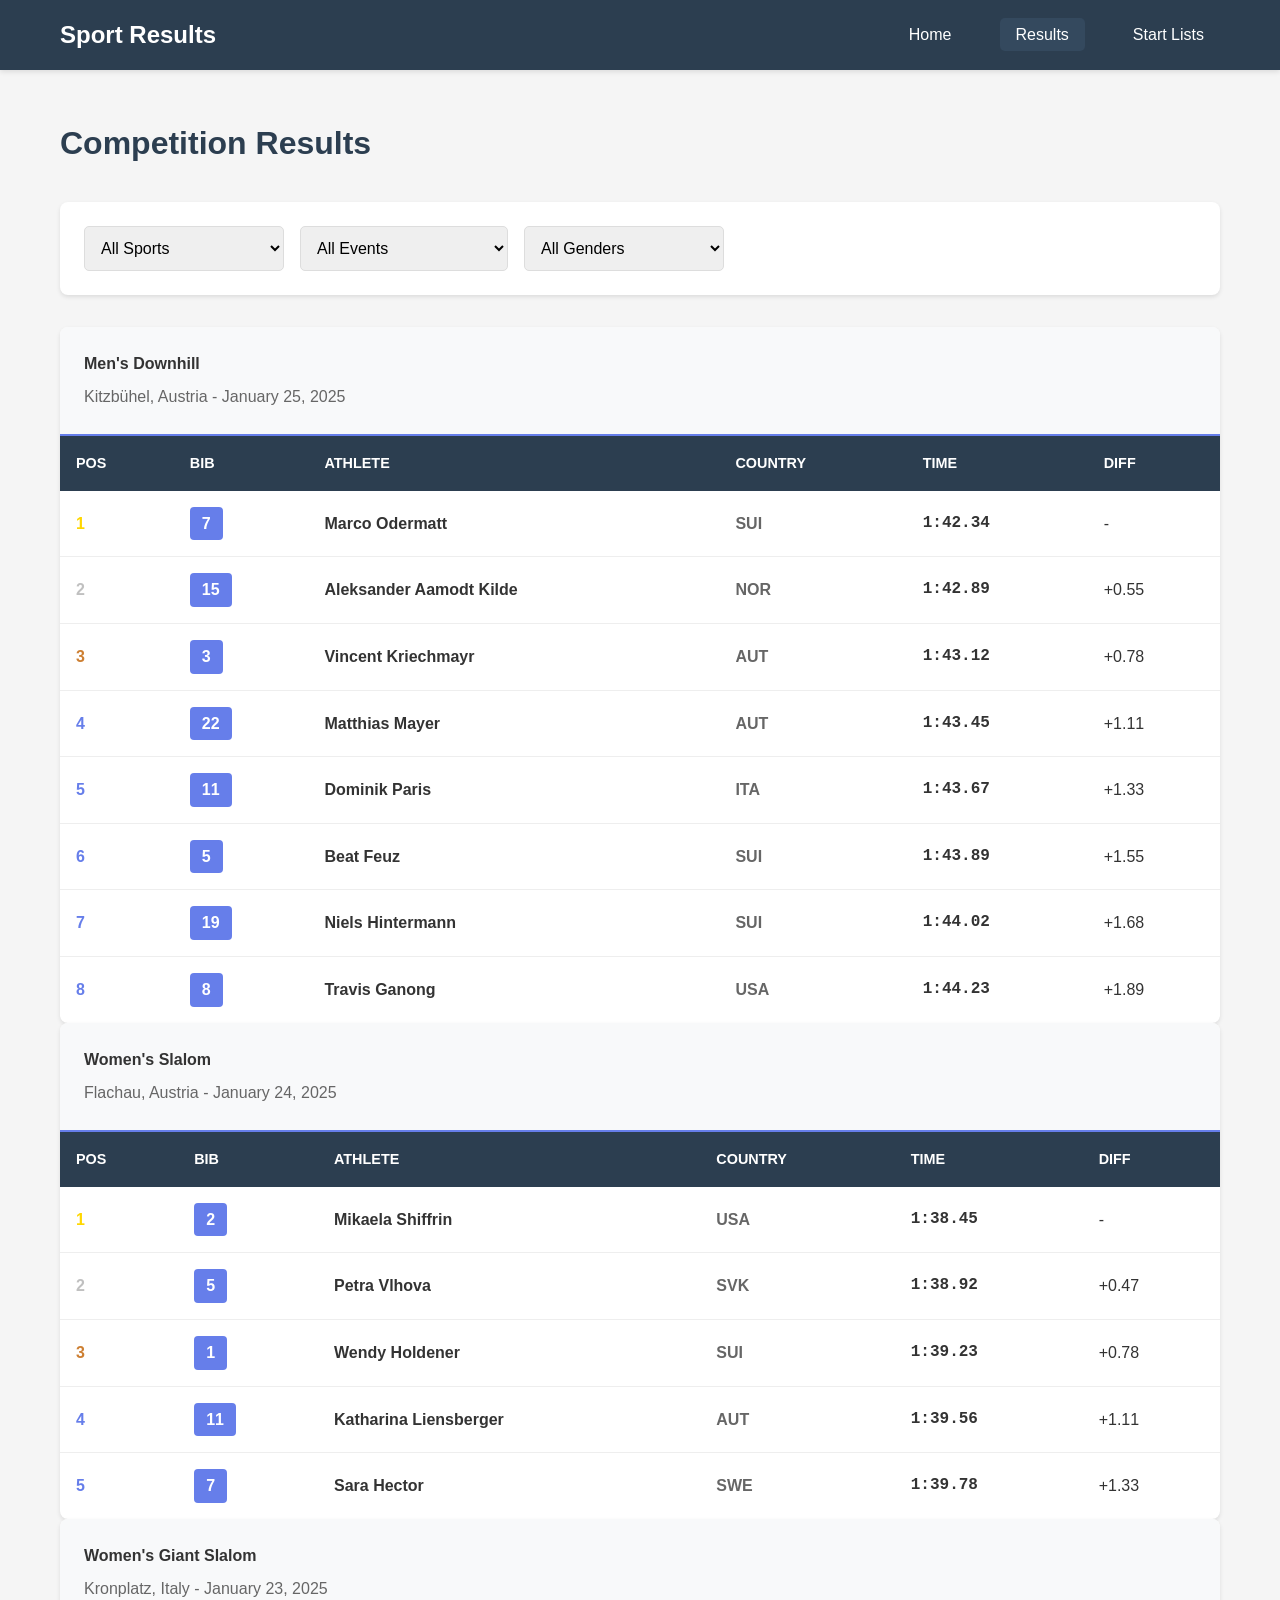
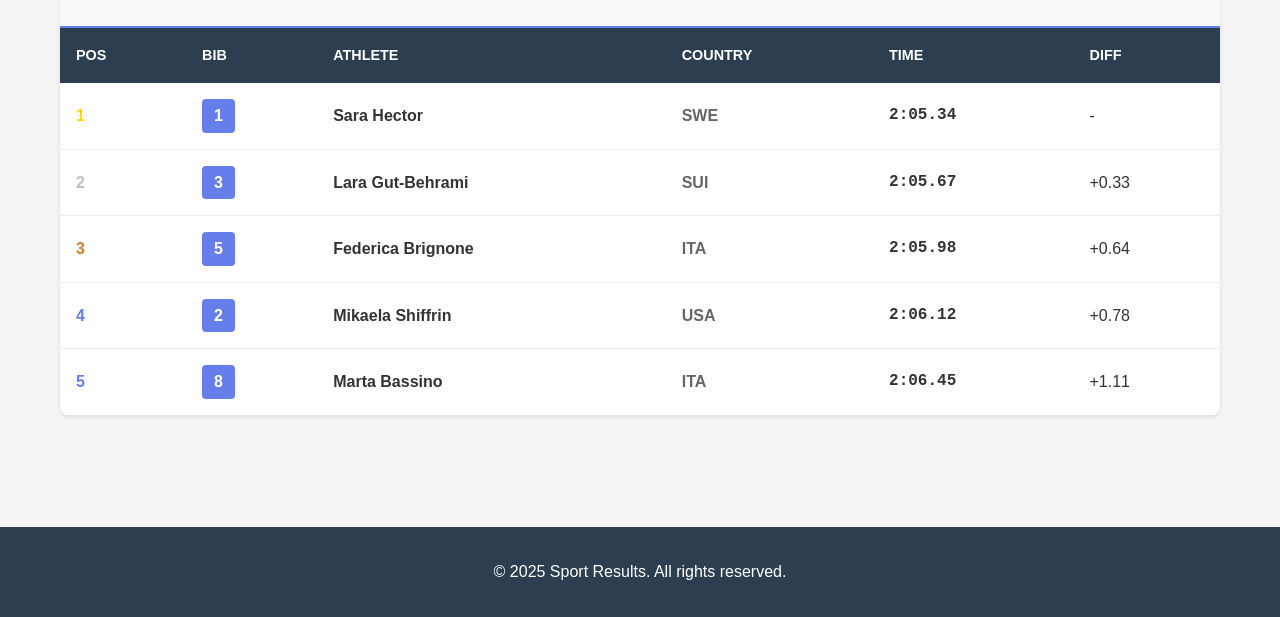
==== results.html @ 7cbfd305 "Create sport results website with skiing data Built a responsive website for displaying sport result" ====
<!DOCTYPE html>
<html lang="en">
<head>
    <meta charset="UTF-8">
    <meta name="viewport" content="width=device-width, initial-scale=1.0">
    <title>Sport Results - Results</title>
    <link rel="stylesheet" href="styles.css">
</head>
<body>
    <header>
        <nav class="navbar">
            <div class="container">
                <div class="logo">
                    <h1>Sport Results</h1>
                </div>
                <ul class="nav-menu">
                    <li><a href="index.html">Home</a></li>
                    <li><a href="results.html" class="active">Results</a></li>
                    <li><a href="startlists.html">Start Lists</a></li>
                </ul>
            </div>
        </nav>
    </header>

    <main>
        <section>
            <div class="container">
                <h3>Competition Results</h3>

                <div class="filter-section">
                    <div class="filter-controls">
                        <select id="sport-filter">
                            <option value="">All Sports</option>
                            <option value="alpine">Alpine Skiing</option>
                            <option value="crosscountry">Cross-Country Skiing</option>
                            <option value="snowboard">Snowboarding</option>
                            <option value="athletics">Athletics</option>
                        </select>

                        <select id="event-filter">
                            <option value="">All Events</option>
                        </select>

                        <select id="gender-filter">
                            <option value="">All Genders</option>
                            <option value="men">Men</option>
                            <option value="women">Women</option>
                        </select>
                    </div>
                </div>

                <div id="results-display">
                    <!-- Results will be loaded here by JavaScript -->
                </div>
            </div>
        </section>
    </main>

    <footer>
        <div class="container">
            <p>&copy; 2025 Sport Results. All rights reserved.</p>
        </div>
    </footer>

    <script src="data.js"></script>
    <script src="results.js"></script>
</body>
</html>
---- styles.css ----
* {
    margin: 0;
    padding: 0;
    box-sizing: border-box;
}

body {
    font-family: -apple-system, BlinkMacSystemFont, 'Segoe UI', Roboto, Oxygen, Ubuntu, Cantarell, sans-serif;
    line-height: 1.6;
    color: #333;
    background-color: #f5f5f5;
}

.container {
    max-width: 1200px;
    margin: 0 auto;
    padding: 0 20px;
}

/* Header & Navigation */
header {
    background-color: #2c3e50;
    color: white;
    box-shadow: 0 2px 5px rgba(0,0,0,0.1);
    position: sticky;
    top: 0;
    z-index: 100;
}

.navbar {
    padding: 1rem 0;
}

.navbar .container {
    display: flex;
    justify-content: space-between;
    align-items: center;
}

.logo h1 {
    font-size: 1.5rem;
    font-weight: 700;
}

.nav-menu {
    display: flex;
    list-style: none;
    gap: 2rem;
}

.nav-menu a {
    color: white;
    text-decoration: none;
    font-weight: 500;
    transition: color 0.3s;
    padding: 0.5rem 1rem;
    border-radius: 5px;
}

.nav-menu a:hover,
.nav-menu a.active {
    background-color: #34495e;
}

/* Hero Section */
.hero {
    background: linear-gradient(135deg, #667eea 0%, #764ba2 100%);
    color: white;
    padding: 4rem 0;
    text-align: center;
}

.hero h2 {
    font-size: 2.5rem;
    margin-bottom: 1rem;
}

.hero p {
    font-size: 1.2rem;
    opacity: 0.9;
}

/* Main Content */
main {
    min-height: calc(100vh - 200px);
}

section {
    padding: 3rem 0;
}

h3 {
    font-size: 2rem;
    margin-bottom: 2rem;
    color: #2c3e50;
}

/* Sport Cards Grid */
.grid {
    display: grid;
    grid-template-columns: repeat(auto-fit, minmax(250px, 1fr));
    gap: 2rem;
    margin-top: 2rem;
}

.sport-card {
    background: white;
    border-radius: 10px;
    padding: 2rem;
    text-align: center;
    box-shadow: 0 4px 6px rgba(0,0,0,0.1);
    transition: transform 0.3s, box-shadow 0.3s;
}

.sport-card:hover {
    transform: translateY(-5px);
    box-shadow: 0 8px 12px rgba(0,0,0,0.15);
}

.sport-icon {
    font-size: 3rem;
    margin-bottom: 1rem;
}

.sport-card h4 {
    font-size: 1.3rem;
    margin-bottom: 0.5rem;
    color: #2c3e50;
}

.sport-card p {
    color: #666;
    margin-bottom: 1.5rem;
}

/* Buttons */
.btn {
    display: inline-block;
    background-color: #667eea;
    color: white;
    padding: 0.75rem 1.5rem;
    border-radius: 5px;
    text-decoration: none;
    font-weight: 600;
    transition: background-color 0.3s;
}

.btn:hover {
    background-color: #5568d3;
}

.btn-secondary {
    background-color: #95a5a6;
}

.btn-secondary:hover {
    background-color: #7f8c8d;
}

/* Event Lists */
.event-list {
    display: flex;
    flex-direction: column;
    gap: 1rem;
}

.event-item {
    background: white;
    padding: 1.5rem;
    border-radius: 8px;
    box-shadow: 0 2px 4px rgba(0,0,0,0.1);
    display: flex;
    justify-content: space-between;
    align-items: center;
}

.event-info h4 {
    font-size: 1.2rem;
    color: #2c3e50;
    margin-bottom: 0.5rem;
}

.event-info p {
    color: #666;
}

.event-date {
    font-weight: 600;
    color: #667eea;
}

/* Results & Start Lists Tables */
.filter-section {
    background: white;
    padding: 1.5rem;
    border-radius: 8px;
    box-shadow: 0 2px 4px rgba(0,0,0,0.1);
    margin-bottom: 2rem;
}

.filter-controls {
    display: flex;
    gap: 1rem;
    flex-wrap: wrap;
}

.filter-controls select,
.filter-controls input {
    padding: 0.75rem;
    border: 1px solid #ddd;
    border-radius: 5px;
    font-size: 1rem;
}

.filter-controls select {
    min-width: 200px;
}

.results-container,
.startlist-container {
    background: white;
    border-radius: 8px;
    box-shadow: 0 2px 4px rgba(0,0,0,0.1);
    overflow: hidden;
}

.table-wrapper {
    overflow-x: auto;
}

table {
    width: 100%;
    border-collapse: collapse;
}

thead {
    background-color: #2c3e50;
    color: white;
}

th, td {
    padding: 1rem;
    text-align: left;
}

th {
    font-weight: 600;
    text-transform: uppercase;
    font-size: 0.9rem;
}

tbody tr {
    border-bottom: 1px solid #eee;
    transition: background-color 0.2s;
}

tbody tr:hover {
    background-color: #f8f9fa;
}

tbody tr:last-child {
    border-bottom: none;
}

.position {
    font-weight: 700;
    color: #667eea;
}

.position-1 {
    color: #ffd700;
}

.position-2 {
    color: #c0c0c0;
}

.position-3 {
    color: #cd7f32;
}

.time {
    font-family: 'Courier New', monospace;
    font-weight: 600;
}

.country {
    font-weight: 600;
    color: #666;
}

.bib-number {
    display: inline-block;
    background-color: #667eea;
    color: white;
    padding: 0.25rem 0.75rem;
    border-radius: 4px;
    font-weight: 700;
}

/* Footer */
footer {
    background-color: #2c3e50;
    color: white;
    text-align: center;
    padding: 2rem 0;
    margin-top: 4rem;
}

/* Responsive Design */
@media (max-width: 768px) {
    .navbar .container {
        flex-direction: column;
        gap: 1rem;
    }

    .nav-menu {
        flex-direction: column;
        gap: 0.5rem;
        text-align: center;
    }

    .hero h2 {
        font-size: 1.8rem;
    }

    .grid {
        grid-template-columns: 1fr;
    }

    .event-item {
        flex-direction: column;
        gap: 1rem;
        text-align: center;
    }

    .filter-controls {
        flex-direction: column;
    }

    .filter-controls select {
        width: 100%;
    }

    table {
        font-size: 0.9rem;
    }

    th, td {
        padding: 0.5rem;
    }
}

/* Loading State */
.loading {
    text-align: center;
    padding: 3rem;
    color: #666;
}

.no-data {
    text-align: center;
    padding: 3rem;
    color: #999;
    font-style: italic;
}
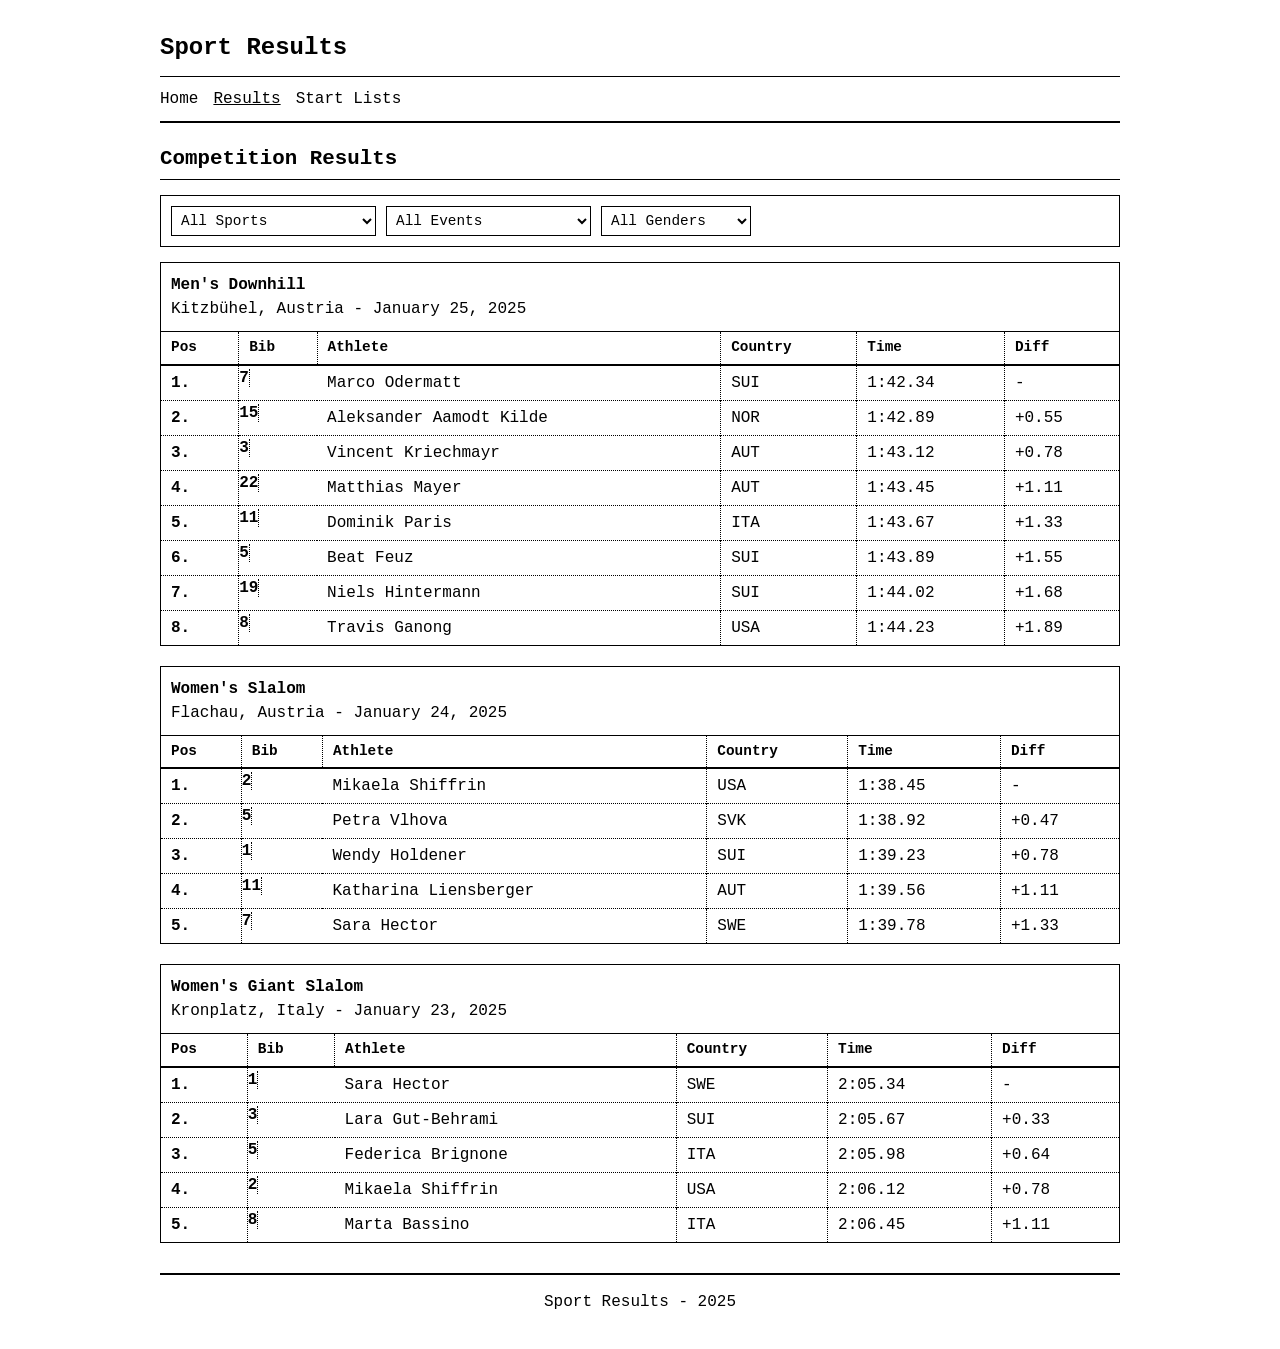
==== commit f8866986: "Convert website to plain text style Transformed the sport results website into a minimalist, text-fo" ====
--- a/results.html
+++ b/results.html
@@ -58,7 +58,7 @@
 
     <footer>
         <div class="container">
-            <p>&copy; 2025 Sport Results. All rights reserved.</p>
+            <p>Sport Results - 2025</p>
         </div>
     </footer>
 
--- a/styles.css
+++ b/styles.css
@@ -5,223 +5,203 @@
 }
 
 body {
-    font-family: -apple-system, BlinkMacSystemFont, 'Segoe UI', Roboto, Oxygen, Ubuntu, Cantarell, sans-serif;
-    line-height: 1.6;
-    color: #333;
-    background-color: #f5f5f5;
+    font-family: 'Courier New', Courier, monospace;
+    line-height: 1.5;
+    color: #000;
+    background-color: #fff;
+    max-width: 1000px;
+    margin: 0 auto;
+    padding: 20px;
 }
 
 .container {
-    max-width: 1200px;
-    margin: 0 auto;
-    padding: 0 20px;
+    max-width: 100%;
+    margin: 0;
+    padding: 0;
 }
 
 /* Header & Navigation */
 header {
-    background-color: #2c3e50;
-    color: white;
-    box-shadow: 0 2px 5px rgba(0,0,0,0.1);
-    position: sticky;
-    top: 0;
-    z-index: 100;
+    border-bottom: 2px solid #000;
+    margin-bottom: 20px;
 }
 
 .navbar {
-    padding: 1rem 0;
+    padding: 10px 0;
 }
 
 .navbar .container {
-    display: flex;
-    justify-content: space-between;
-    align-items: center;
+    display: block;
 }
 
 .logo h1 {
     font-size: 1.5rem;
-    font-weight: 700;
+    font-weight: bold;
+    margin-bottom: 10px;
 }
 
 .nav-menu {
     display: flex;
     list-style: none;
-    gap: 2rem;
+    gap: 15px;
+    border-top: 1px solid #000;
+    padding-top: 10px;
 }
 
 .nav-menu a {
-    color: white;
+    color: #000;
     text-decoration: none;
-    font-weight: 500;
-    transition: color 0.3s;
-    padding: 0.5rem 1rem;
-    border-radius: 5px;
+    font-weight: normal;
+    padding: 0;
 }
 
 .nav-menu a:hover,
 .nav-menu a.active {
-    background-color: #34495e;
+    text-decoration: underline;
 }
 
 /* Hero Section */
 .hero {
-    background: linear-gradient(135deg, #667eea 0%, #764ba2 100%);
-    color: white;
-    padding: 4rem 0;
-    text-align: center;
+    border-bottom: 1px solid #000;
+    padding: 20px 0;
+    margin-bottom: 20px;
 }
 
 .hero h2 {
-    font-size: 2.5rem;
-    margin-bottom: 1rem;
+    font-size: 1.5rem;
+    margin-bottom: 5px;
 }
 
 .hero p {
-    font-size: 1.2rem;
-    opacity: 0.9;
+    font-size: 1rem;
 }
 
 /* Main Content */
 main {
-    min-height: calc(100vh - 200px);
+    min-height: 50vh;
 }
 
 section {
-    padding: 3rem 0;
+    margin-bottom: 30px;
 }
 
 h3 {
-    font-size: 2rem;
-    margin-bottom: 2rem;
-    color: #2c3e50;
+    font-size: 1.3rem;
+    margin-bottom: 15px;
+    border-bottom: 1px solid #000;
+    padding-bottom: 5px;
 }
 
 /* Sport Cards Grid */
 .grid {
-    display: grid;
-    grid-template-columns: repeat(auto-fit, minmax(250px, 1fr));
-    gap: 2rem;
-    margin-top: 2rem;
+    display: block;
+    margin-top: 15px;
 }
 
 .sport-card {
-    background: white;
-    border-radius: 10px;
-    padding: 2rem;
-    text-align: center;
-    box-shadow: 0 4px 6px rgba(0,0,0,0.1);
-    transition: transform 0.3s, box-shadow 0.3s;
+    border-bottom: 1px dotted #000;
+    padding: 10px 0;
+    margin-bottom: 10px;
 }
 
 .sport-card:hover {
-    transform: translateY(-5px);
-    box-shadow: 0 8px 12px rgba(0,0,0,0.15);
+    background-color: #f0f0f0;
 }
 
 .sport-icon {
-    font-size: 3rem;
-    margin-bottom: 1rem;
+    display: none;
 }
 
 .sport-card h4 {
-    font-size: 1.3rem;
-    margin-bottom: 0.5rem;
-    color: #2c3e50;
+    font-size: 1rem;
+    margin-bottom: 3px;
 }
 
 .sport-card p {
-    color: #666;
-    margin-bottom: 1.5rem;
+    color: #000;
+    margin-bottom: 5px;
+    font-size: 0.9rem;
 }
 
 /* Buttons */
 .btn {
-    display: inline-block;
-    background-color: #667eea;
-    color: white;
-    padding: 0.75rem 1.5rem;
-    border-radius: 5px;
-    text-decoration: none;
-    font-weight: 600;
-    transition: background-color 0.3s;
+    color: #000;
+    text-decoration: underline;
+    background-color: transparent;
+    padding: 0;
+    border: none;
+    font-weight: normal;
 }
 
 .btn:hover {
-    background-color: #5568d3;
+    background-color: transparent;
+    font-weight: bold;
 }
 
 .btn-secondary {
-    background-color: #95a5a6;
+    background-color: transparent;
 }
 
 .btn-secondary:hover {
-    background-color: #7f8c8d;
+    background-color: transparent;
 }
 
 /* Event Lists */
 .event-list {
-    display: flex;
-    flex-direction: column;
-    gap: 1rem;
+    display: block;
 }
 
 .event-item {
-    background: white;
-    padding: 1.5rem;
-    border-radius: 8px;
-    box-shadow: 0 2px 4px rgba(0,0,0,0.1);
-    display: flex;
-    justify-content: space-between;
-    align-items: center;
+    border-bottom: 1px dotted #000;
+    padding: 10px 0;
+    margin-bottom: 5px;
 }
 
 .event-info h4 {
-    font-size: 1.2rem;
-    color: #2c3e50;
-    margin-bottom: 0.5rem;
+    font-size: 1rem;
+    margin-bottom: 3px;
 }
 
 .event-info p {
-    color: #666;
+    color: #000;
+    font-size: 0.9rem;
 }
 
 .event-date {
-    font-weight: 600;
-    color: #667eea;
+    font-weight: normal;
+    color: #000;
 }
 
 /* Results & Start Lists Tables */
 .filter-section {
-    background: white;
-    padding: 1.5rem;
-    border-radius: 8px;
-    box-shadow: 0 2px 4px rgba(0,0,0,0.1);
-    margin-bottom: 2rem;
+    border: 1px solid #000;
+    padding: 10px;
+    margin-bottom: 15px;
 }
 
 .filter-controls {
     display: flex;
-    gap: 1rem;
+    gap: 10px;
     flex-wrap: wrap;
 }
 
 .filter-controls select,
 .filter-controls input {
-    padding: 0.75rem;
-    border: 1px solid #ddd;
-    border-radius: 5px;
-    font-size: 1rem;
+    padding: 5px;
+    border: 1px solid #000;
+    font-family: 'Courier New', Courier, monospace;
+    font-size: 0.9rem;
+    background-color: #fff;
 }
 
 .filter-controls select {
-    min-width: 200px;
+    min-width: 150px;
 }
 
 .results-container,
 .startlist-container {
-    background: white;
-    border-radius: 8px;
-    box-shadow: 0 2px 4px rgba(0,0,0,0.1);
-    overflow: hidden;
+    border: 1px solid #000;
+    margin-bottom: 20px;
 }
 
 .table-wrapper {
@@ -234,28 +214,32 @@
 }
 
 thead {
-    background-color: #2c3e50;
-    color: white;
+    border-bottom: 2px solid #000;
 }
 
 th, td {
-    padding: 1rem;
+    padding: 5px 10px;
     text-align: left;
+    border-right: 1px dotted #000;
+}
+
+th:last-child,
+td:last-child {
+    border-right: none;
 }
 
 th {
-    font-weight: 600;
-    text-transform: uppercase;
+    font-weight: bold;
+    text-transform: none;
     font-size: 0.9rem;
 }
 
 tbody tr {
-    border-bottom: 1px solid #eee;
-    transition: background-color 0.2s;
+    border-bottom: 1px dotted #000;
 }
 
 tbody tr:hover {
-    background-color: #f8f9fa;
+    background-color: #f0f0f0;
 }
 
 tbody tr:last-child {
@@ -263,75 +247,61 @@
 }
 
 .position {
-    font-weight: 700;
-    color: #667eea;
+    font-weight: bold;
+    color: #000;
 }
 
 .position-1 {
-    color: #ffd700;
+    color: #000;
 }
 
 .position-2 {
-    color: #c0c0c0;
+    color: #000;
 }
 
 .position-3 {
-    color: #cd7f32;
+    color: #000;
 }
 
 .time {
     font-family: 'Courier New', monospace;
-    font-weight: 600;
+    font-weight: normal;
 }
 
 .country {
-    font-weight: 600;
-    color: #666;
+    font-weight: normal;
+    color: #000;
 }
 
 .bib-number {
-    display: inline-block;
-    background-color: #667eea;
-    color: white;
-    padding: 0.25rem 0.75rem;
-    border-radius: 4px;
-    font-weight: 700;
+    display: inline;
+    background-color: transparent;
+    color: #000;
+    padding: 0;
+    font-weight: bold;
 }
 
 /* Footer */
 footer {
-    background-color: #2c3e50;
-    color: white;
+    border-top: 2px solid #000;
     text-align: center;
-    padding: 2rem 0;
-    margin-top: 4rem;
+    padding: 15px 0;
+    margin-top: 30px;
 }
 
 /* Responsive Design */
 @media (max-width: 768px) {
-    .navbar .container {
-        flex-direction: column;
-        gap: 1rem;
+    body {
+        padding: 10px;
     }
 
     .nav-menu {
         flex-direction: column;
-        gap: 0.5rem;
-        text-align: center;
+        gap: 5px;
     }
 
     .hero h2 {
-        font-size: 1.8rem;
-    }
-
-    .grid {
-        grid-template-columns: 1fr;
-    }
-
-    .event-item {
-        flex-direction: column;
-        gap: 1rem;
-        text-align: center;
+        font-size: 1.3rem;
     }
 
     .filter-controls {
@@ -343,24 +313,22 @@
     }
 
     table {
-        font-size: 0.9rem;
+        font-size: 0.8rem;
     }
 
     th, td {
-        padding: 0.5rem;
+        padding: 3px 5px;
     }
 }
 
 /* Loading State */
 .loading {
-    text-align: center;
-    padding: 3rem;
-    color: #666;
+    padding: 20px;
+    color: #000;
 }
 
 .no-data {
-    text-align: center;
-    padding: 3rem;
-    color: #999;
+    padding: 20px;
+    color: #000;
     font-style: italic;
 }
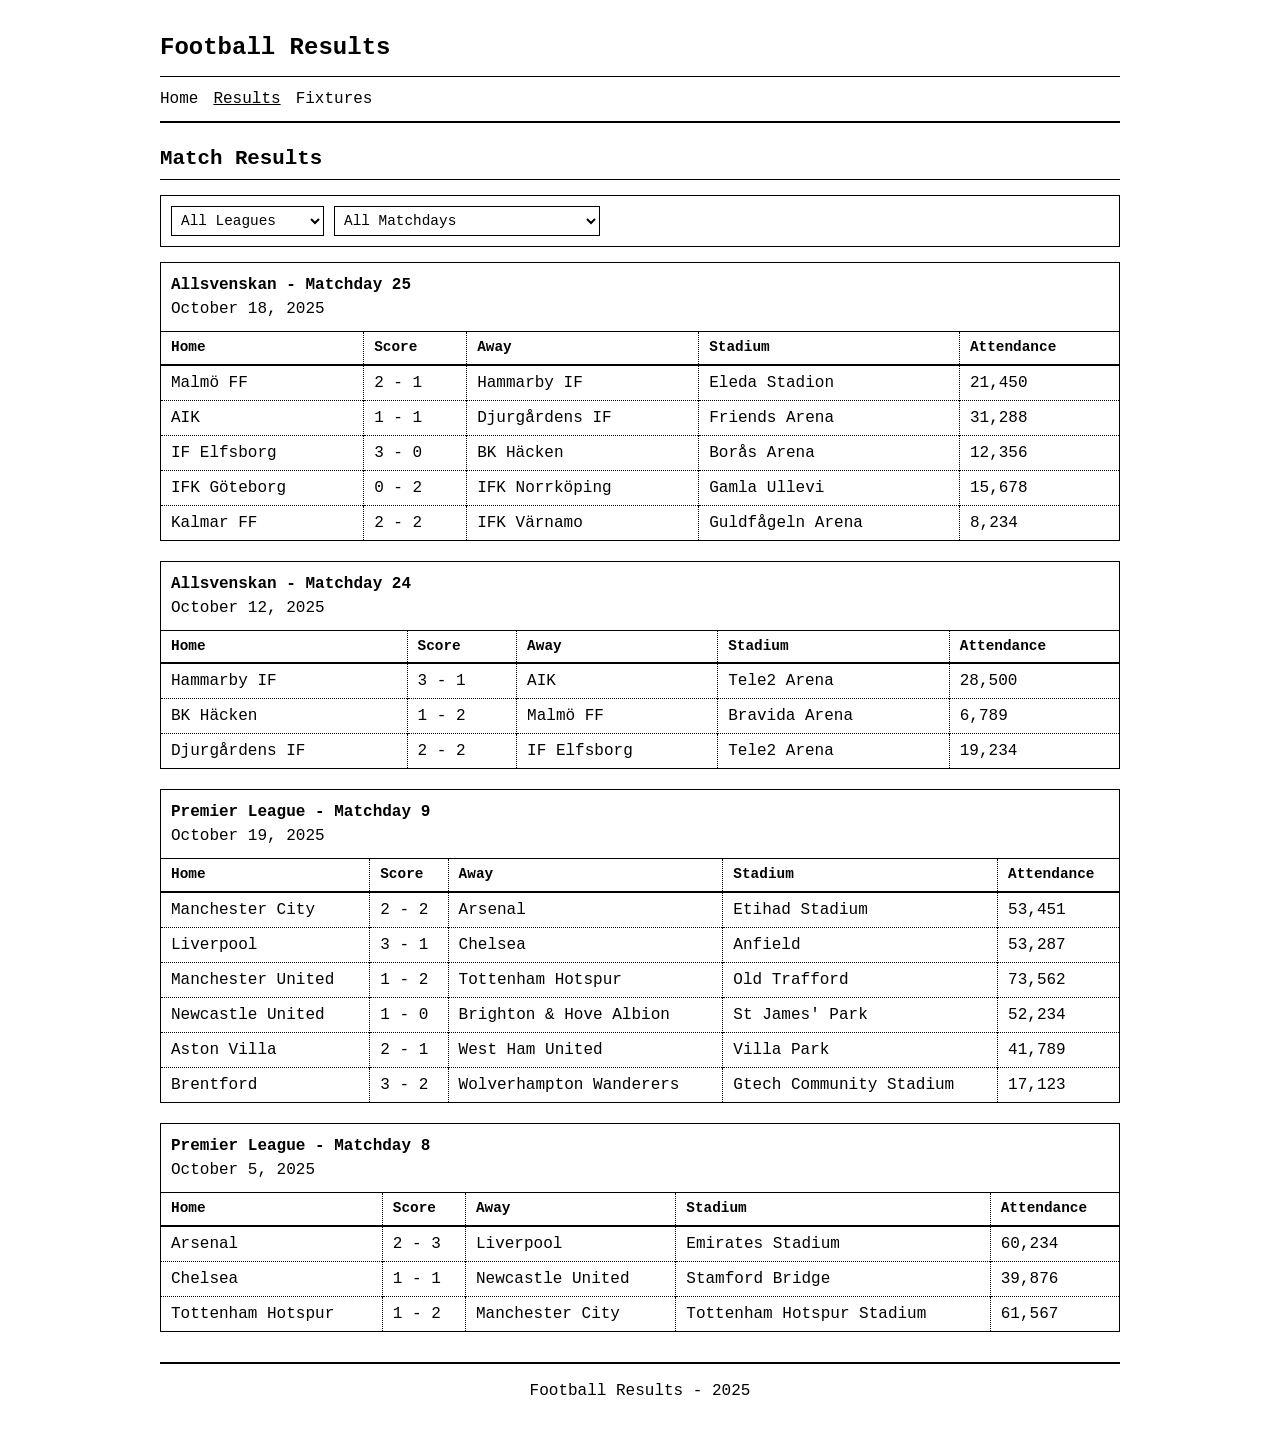
==== commit fa63c484: "Convert to football results for Allsvenskan and Premier League Transformed the website from winter s" ====
--- a/results.html
+++ b/results.html
@@ -3,7 +3,7 @@
 <head>
     <meta charset="UTF-8">
     <meta name="viewport" content="width=device-width, initial-scale=1.0">
-    <title>Sport Results - Results</title>
+    <title>Football Results - Match Results</title>
     <link rel="stylesheet" href="styles.css">
 </head>
 <body>
@@ -11,12 +11,12 @@
         <nav class="navbar">
             <div class="container">
                 <div class="logo">
-                    <h1>Sport Results</h1>
+                    <h1>Football Results</h1>
                 </div>
                 <ul class="nav-menu">
                     <li><a href="index.html">Home</a></li>
                     <li><a href="results.html" class="active">Results</a></li>
-                    <li><a href="startlists.html">Start Lists</a></li>
+                    <li><a href="startlists.html">Fixtures</a></li>
                 </ul>
             </div>
         </nav>
@@ -25,26 +25,18 @@
     <main>
         <section>
             <div class="container">
-                <h3>Competition Results</h3>
+                <h3>Match Results</h3>
 
                 <div class="filter-section">
                     <div class="filter-controls">
                         <select id="sport-filter">
-                            <option value="">All Sports</option>
-                            <option value="alpine">Alpine Skiing</option>
-                            <option value="crosscountry">Cross-Country Skiing</option>
-                            <option value="snowboard">Snowboarding</option>
-                            <option value="athletics">Athletics</option>
+                            <option value="">All Leagues</option>
+                            <option value="allsvenskan">Allsvenskan</option>
+                            <option value="premierleague">Premier League</option>
                         </select>
 
                         <select id="event-filter">
-                            <option value="">All Events</option>
-                        </select>
-
-                        <select id="gender-filter">
-                            <option value="">All Genders</option>
-                            <option value="men">Men</option>
-                            <option value="women">Women</option>
+                            <option value="">All Matchdays</option>
                         </select>
                     </div>
                 </div>
@@ -58,7 +50,7 @@
 
     <footer>
         <div class="container">
-            <p>Sport Results - 2025</p>
+            <p>Football Results - 2025</p>
         </div>
     </footer>
 
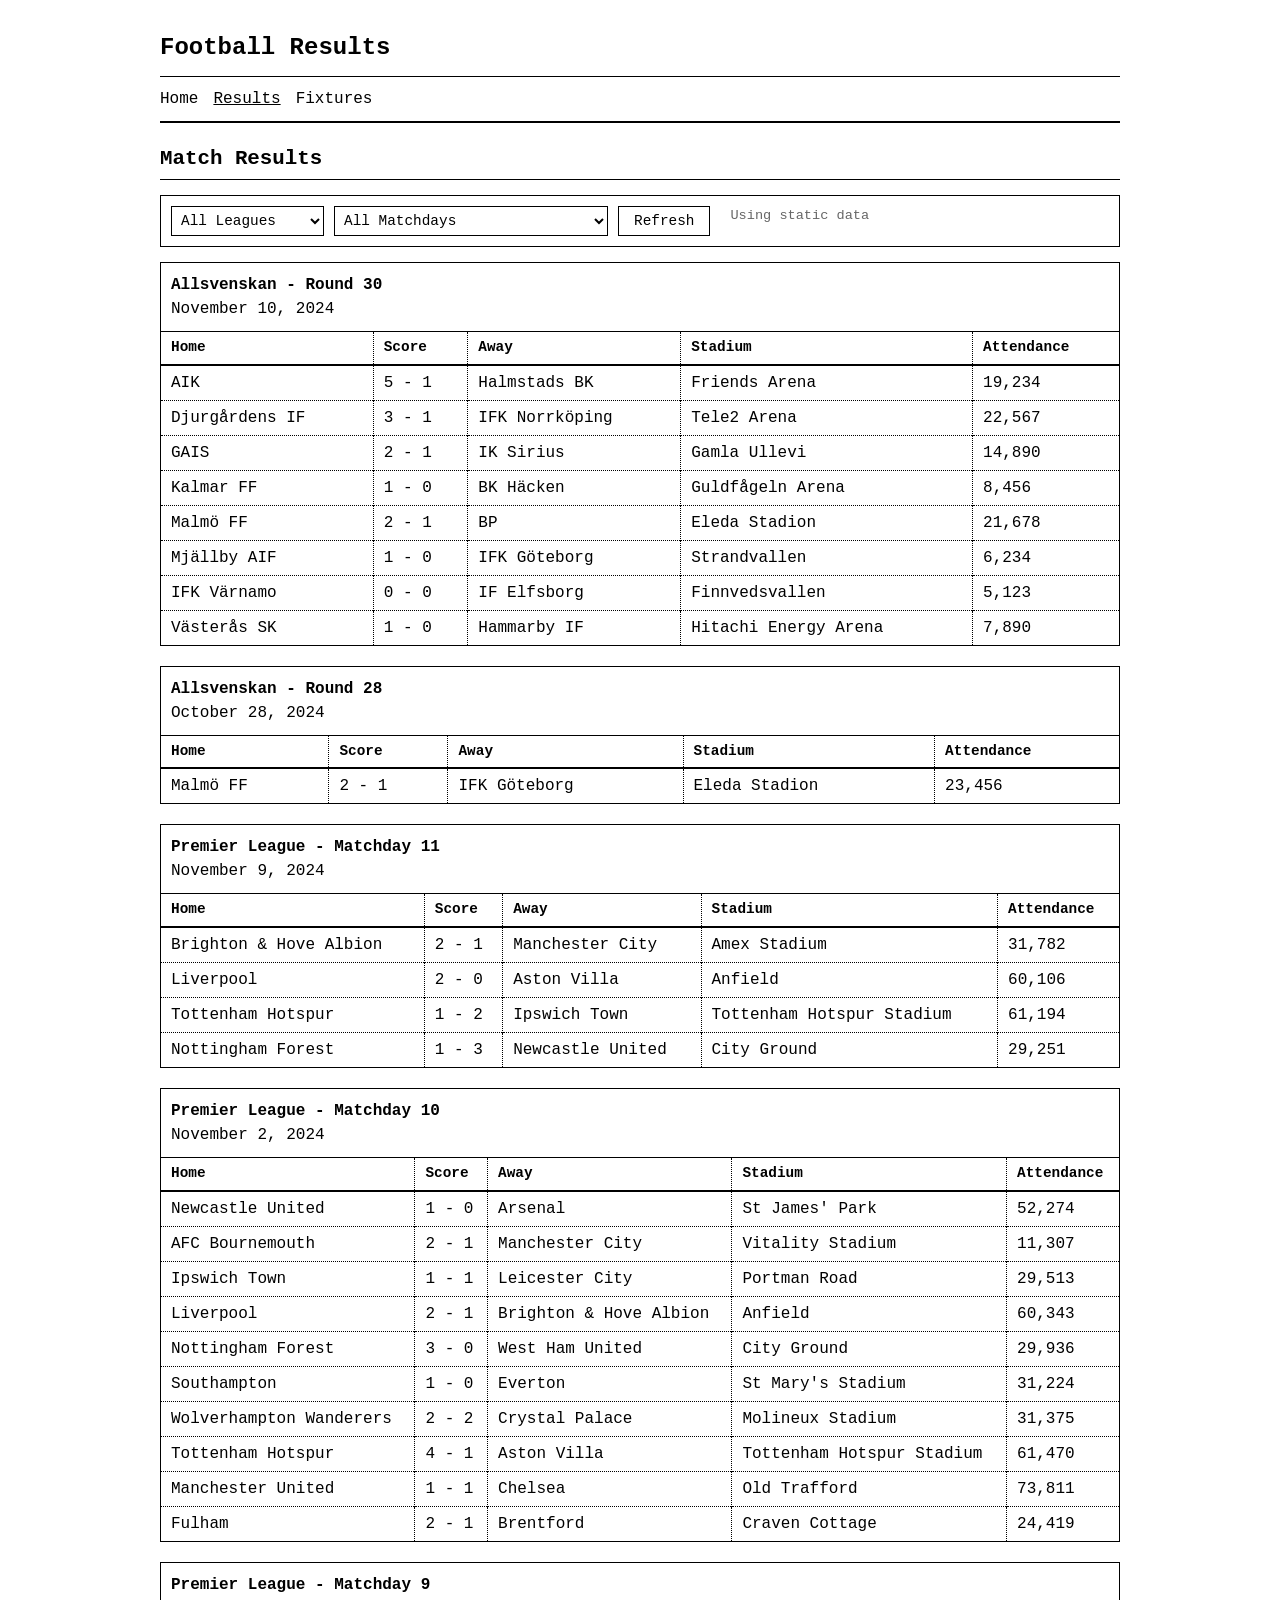
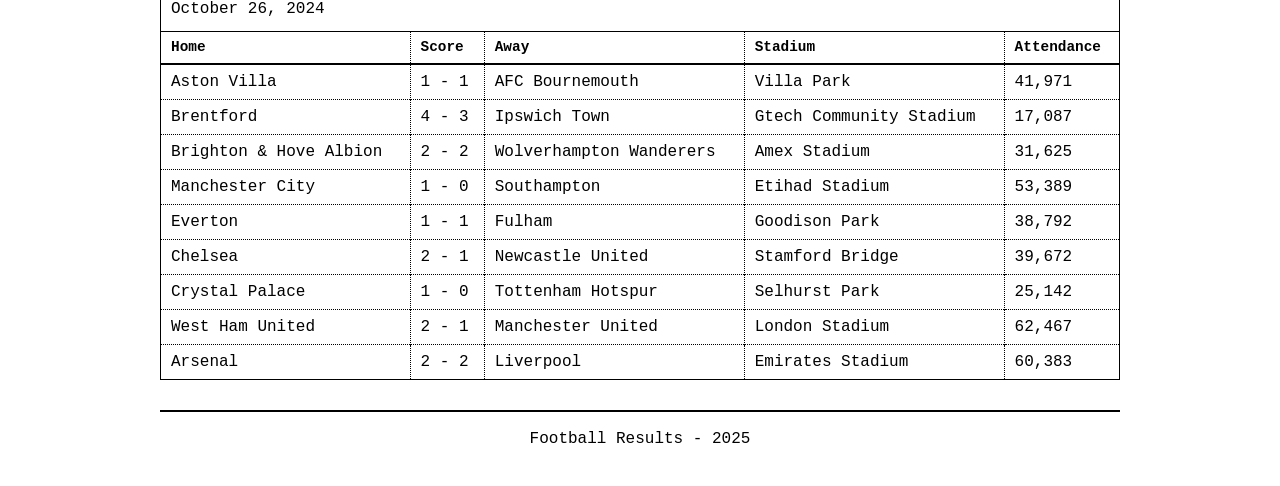
==== commit 5c74202e: "Add auto-fetch functionality for live football results Implemented automatic fetching of match resul" ====
--- a/results.html
+++ b/results.html
@@ -38,6 +38,9 @@
                         <select id="event-filter">
                             <option value="">All Matchdays</option>
                         </select>
+
+                        <button id="refresh-btn" class="refresh-btn" onclick="footballFetcher.fetchAllResults()">Refresh</button>
+                        <span id="last-update" class="last-update"></span>
                     </div>
                 </div>
 
@@ -55,6 +58,8 @@
     </footer>
 
     <script src="data.js"></script>
+    <script src="config.js"></script>
+    <script src="api-fetch.js"></script>
     <script src="results.js"></script>
 </body>
 </html>
--- a/styles.css
+++ b/styles.css
@@ -198,6 +198,29 @@
     min-width: 150px;
 }
 
+.refresh-btn {
+    padding: 5px 15px;
+    border: 1px solid #000;
+    background-color: #fff;
+    font-family: 'Courier New', Courier, monospace;
+    font-size: 0.9rem;
+    cursor: pointer;
+}
+
+.refresh-btn:hover {
+    background-color: #f0f0f0;
+}
+
+.refresh-btn:active {
+    background-color: #e0e0e0;
+}
+
+.last-update {
+    font-size: 0.85rem;
+    color: #666;
+    margin-left: 10px;
+}
+
 .results-container,
 .startlist-container {
     border: 1px solid #000;
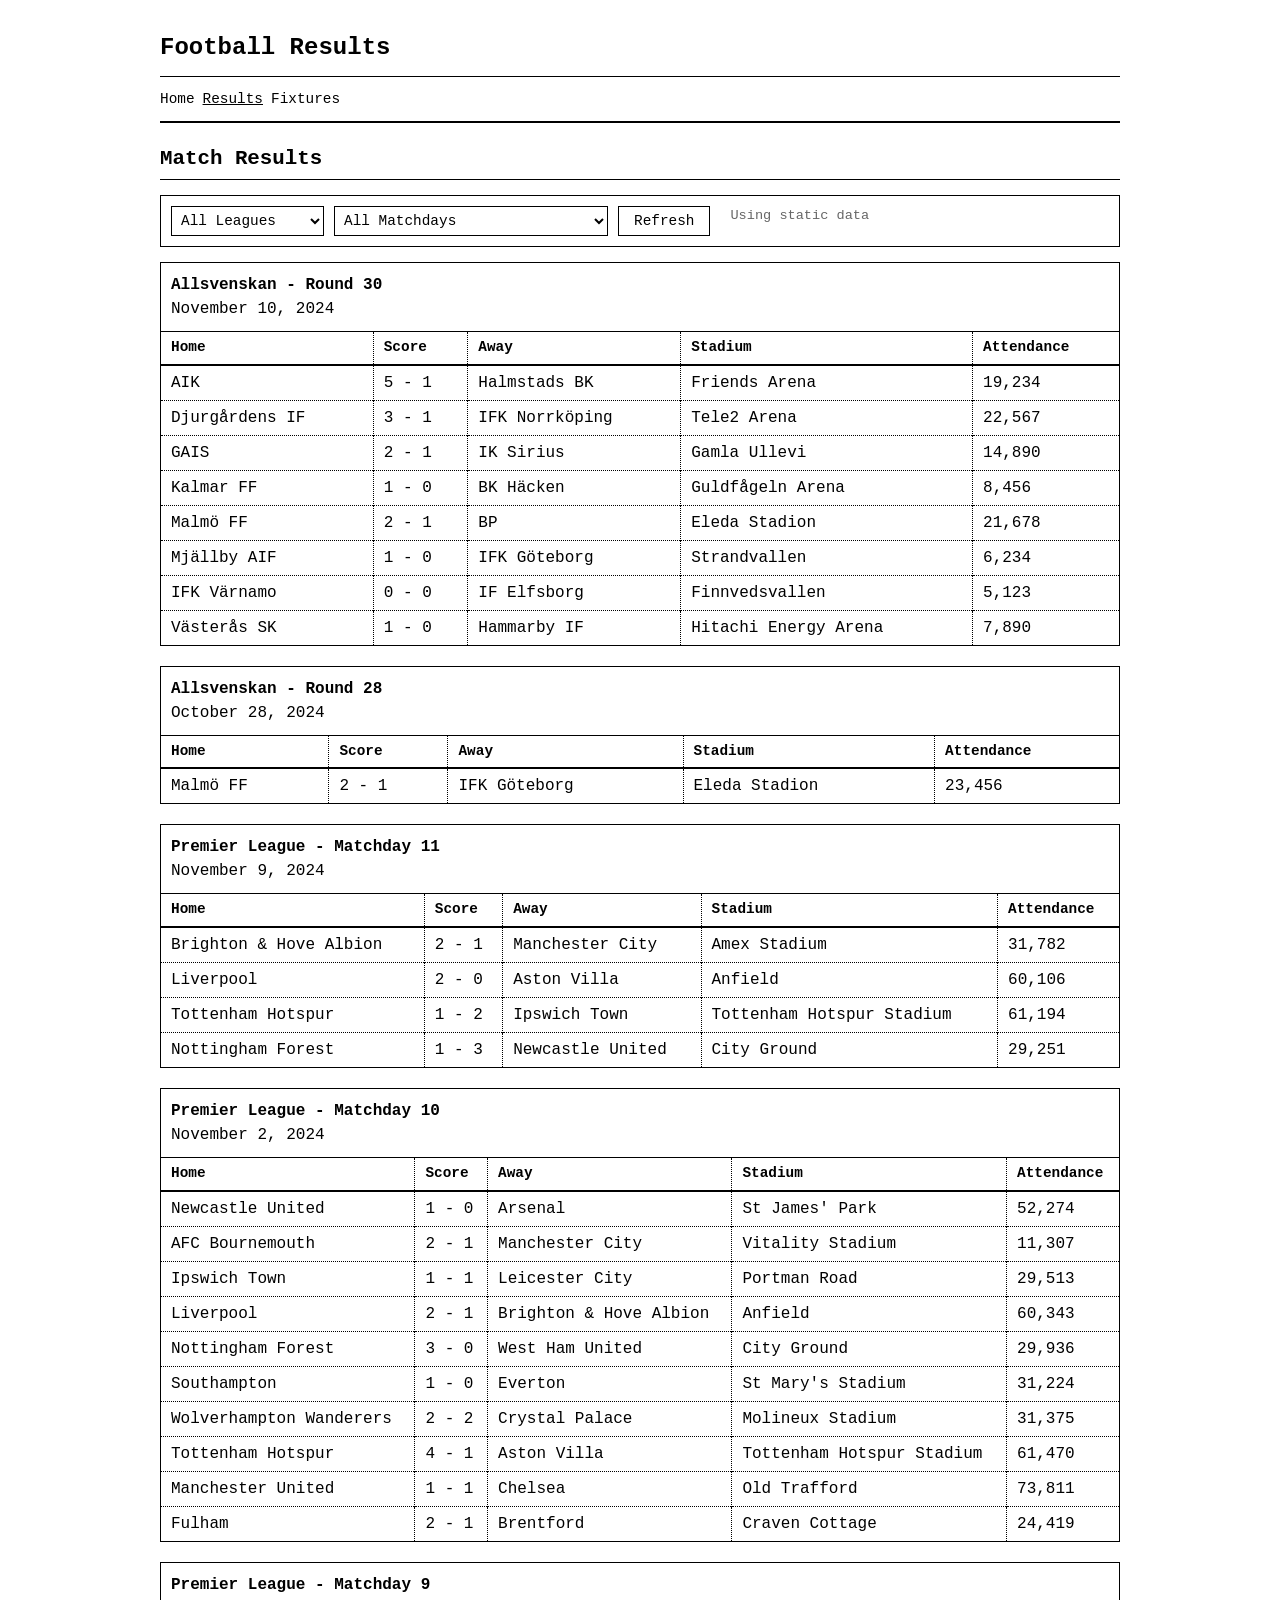
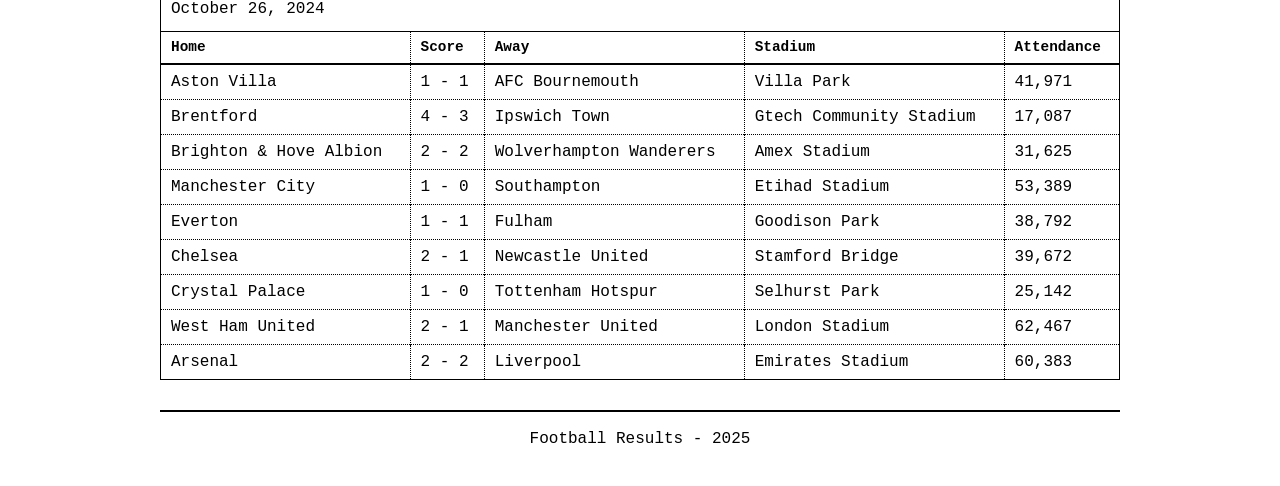
==== commit 401676be: "Add cache-busting parameter to CSS links Added ?v=2 parameter to all styles.css links to force brows" ====
--- a/results.html
+++ b/results.html
@@ -4,7 +4,7 @@
     <meta charset="UTF-8">
     <meta name="viewport" content="width=device-width, initial-scale=1.0">
     <title>Football Results - Match Results</title>
-    <link rel="stylesheet" href="styles.css">
+    <link rel="stylesheet" href="styles.css?v=2">
 </head>
 <body>
     <header>
--- a/styles.css
+++ b/styles.css
@@ -43,9 +43,10 @@
 .nav-menu {
     display: flex;
     list-style: none;
-    gap: 15px;
+    gap: 8px;
     border-top: 1px solid #000;
     padding-top: 10px;
+    flex-wrap: wrap;
 }
 
 .nav-menu a {
@@ -53,11 +54,37 @@
     text-decoration: none;
     font-weight: normal;
     padding: 0;
+    font-size: 0.9rem;
 }
 
 .nav-menu a:hover,
 .nav-menu a.active {
     text-decoration: underline;
+}
+
+/* Navigation Buttons */
+.nav-buttons {
+    display: flex;
+    gap: 10px;
+    border-top: 1px solid #000;
+    padding-top: 10px;
+    flex-wrap: wrap;
+}
+
+.nav-btn {
+    color: #000;
+    background-color: #fff;
+    border: 1px solid #000;
+    border-radius: 4px;
+    padding: 8px 16px;
+    text-decoration: none;
+    font-weight: normal;
+    font-size: 0.9rem;
+    display: inline-block;
+}
+
+.nav-btn:hover {
+    background-color: #f0f0f0;
 }
 
 /* Hero Section */
@@ -355,3 +382,59 @@
     color: #000;
     font-style: italic;
 }
+
+/* Schedule Table */
+.schedule-table {
+    border: 1px solid #000;
+    margin-top: 20px;
+}
+
+.schedule-table th {
+    background-color: #fff;
+    font-weight: bold;
+}
+
+.schedule-table td {
+    font-size: 0.9rem;
+}
+
+/* Todays Events */
+.todays-events {
+    border-top: 1px solid #000;
+    border-bottom: 1px solid #000;
+    padding: 20px 0;
+    margin-bottom: 20px;
+}
+
+.todays-events h3 {
+    font-size: 1.3rem;
+    margin-bottom: 15px;
+    border-bottom: 1px solid #000;
+    padding-bottom: 5px;
+}
+
+.todays-events .event-item {
+    border-bottom: 1px dotted #000;
+    padding: 10px 0;
+    margin-bottom: 5px;
+}
+
+.todays-events .event-item:last-child {
+    border-bottom: none;
+}
+
+.todays-events .event-info h4 {
+    font-size: 1rem;
+    margin-bottom: 3px;
+    font-weight: bold;
+}
+
+.todays-events .event-info p {
+    color: #000;
+    font-size: 0.9rem;
+    margin-bottom: 5px;
+}
+
+.todays-events .btn {
+    font-size: 0.85rem;
+}
